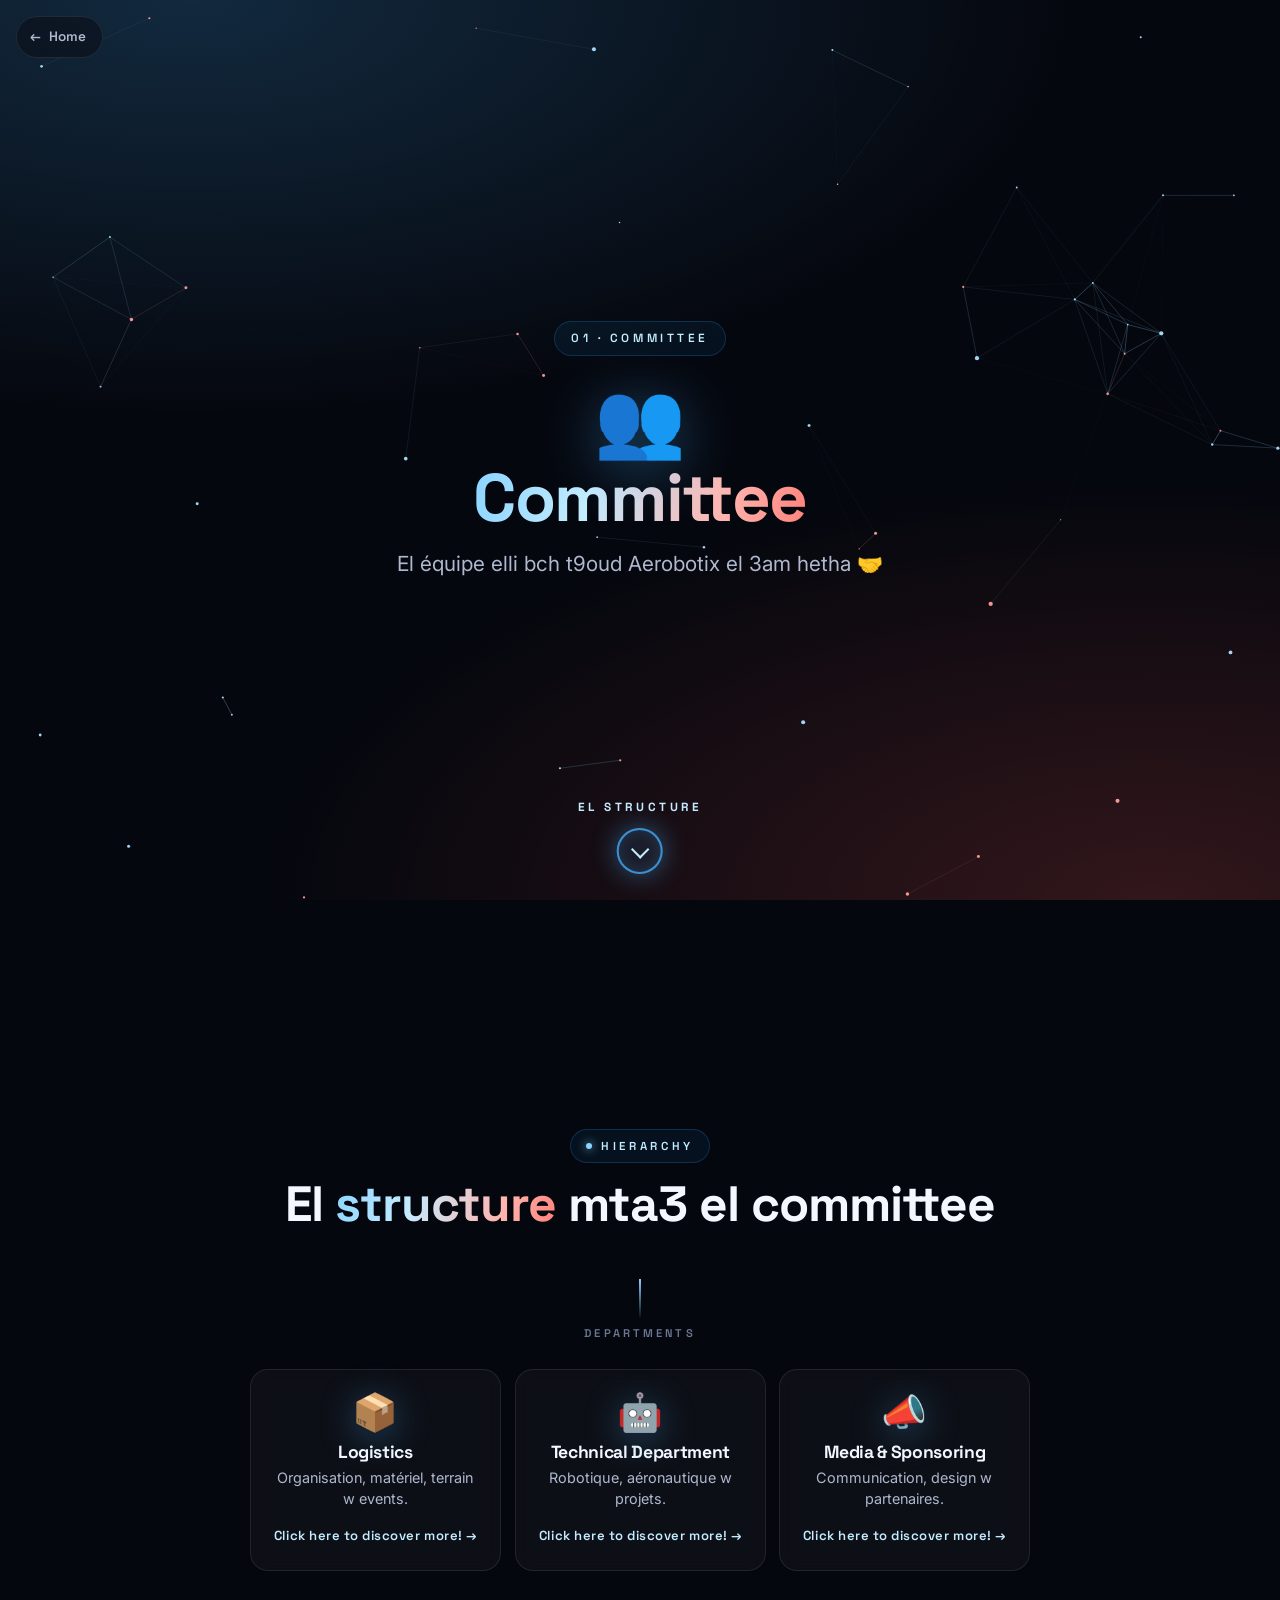
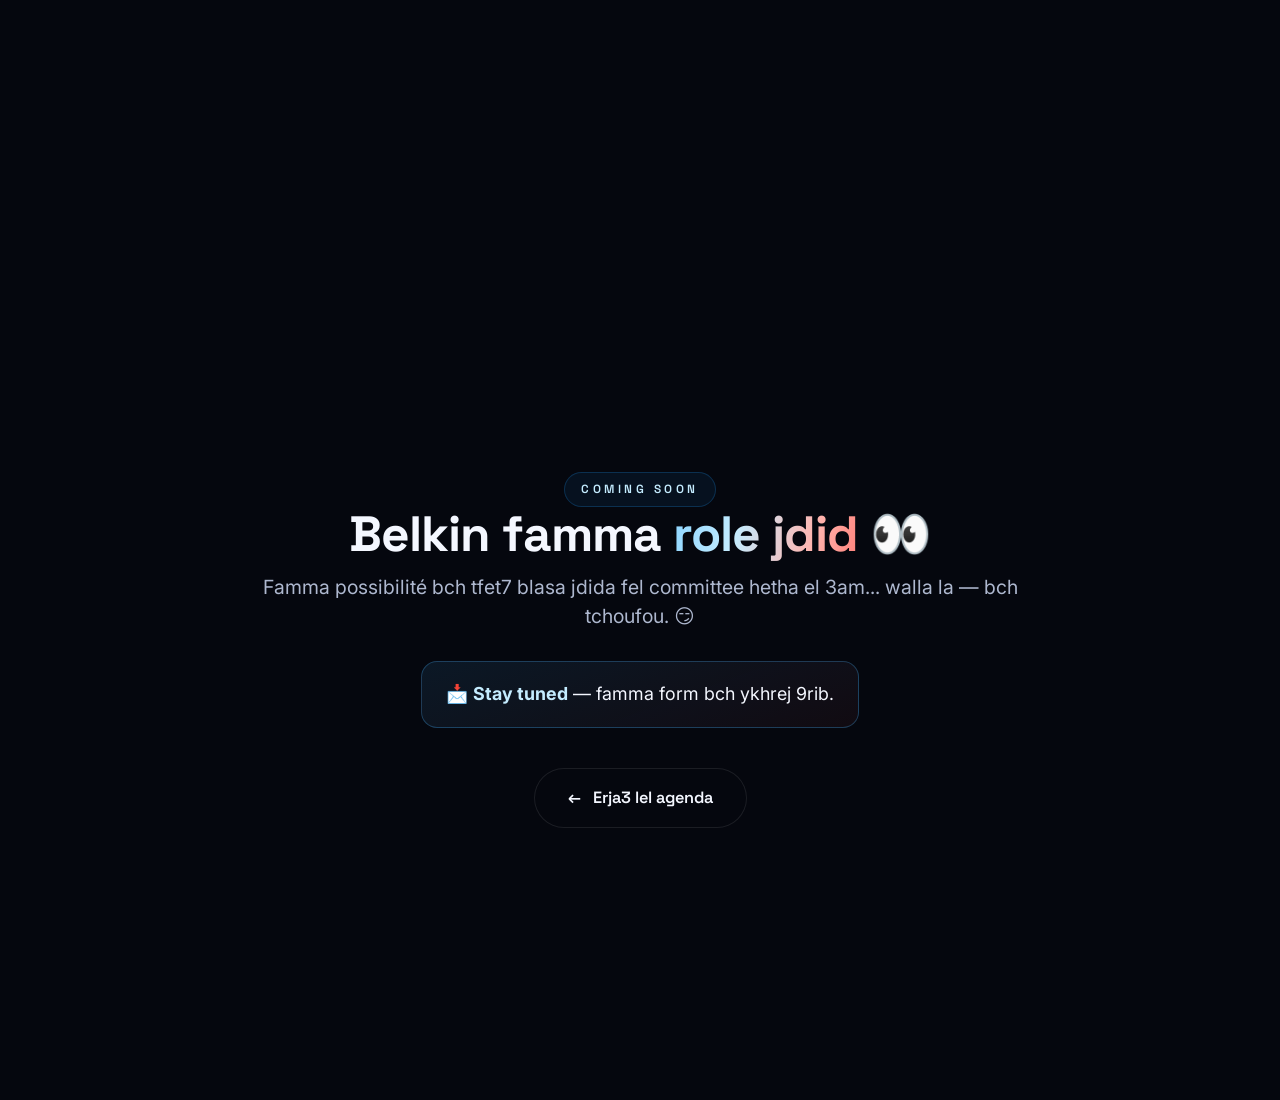
==== committee.html @ 01adc4f2 "Aerobotix presidential vision — full presentation site Hero/coup gag, journey, 5-topic agenda (commi" ====
<!DOCTYPE html>
<html lang="en">
<head>
<meta charset="UTF-8" />
<meta name="viewport" content="width=device-width, initial-scale=1.0, viewport-fit=cover" />
<meta name="theme-color" content="#05070e" />
<title>Committee — Aerobotix</title>
<link rel="icon" type="image/png" href="logo.png" />
<link rel="preconnect" href="https://fonts.googleapis.com" />
<link rel="preconnect" href="https://fonts.gstatic.com" crossorigin />
<link href="https://fonts.googleapis.com/css2?family=Space+Grotesk:wght@400;500;600;700&family=Inter:wght@300;400;500;600;700&family=Cairo:wght@600;700;900&display=swap" rel="stylesheet" />
<link rel="stylesheet" href="styles.css" />
</head>
<body>

<div id="progress"></div>
<canvas id="field"></canvas>

<a class="back-home" href="index.html#agenda"><span class="bk">←</span> Home</a>

<!-- ===== topic hero ===== -->
<section class="topic">
  <div class="wrap topic-inner">
    <span class="topic-badge">01 &middot; Committee</span>
    <div class="topic-ico">👥</div>
    <h1 class="topic-title gradient-text">Committee</h1>
    <p class="topic-sub" data-reveal>El équipe elli bch t9oud Aerobotix el 3am hetha 🤝</p>
  </div>

  <a href="#org" class="scroll-down" aria-label="Scroll down">
    <span class="label">El structure</span>
    <span class="ring"><span class="chev"></span></span>
  </a>
</section>

<!-- ===== hierarchy & departments ===== -->
<section id="org">
  <div class="wrap">

    <div class="sec-head" data-reveal>
      <span class="eyebrow"><span class="dot"></span> Hierarchy</span>
      <h2 class="sec-title">El <span class="gradient-text">structure</span> mta3 el committee</h2>
    </div>

    <!-- president node -->
    <div class="org-top" data-reveal>

      <span class="org-line"></span>
      <span class="org-label">Departments</span>
    </div>

    <!-- departments -->
    <div class="dept-grid">
      <a class="dept-card" href="logistics.html" data-reveal style="--d:.05s">
        <span class="dept-ico">📦</span>
        <h3>Logistics</h3>
        <p>Organisation, matériel, terrain w events.</p>
        <span class="dept-more">Click here to discover more! <i>→</i></span>
      </a>

      <a class="dept-card" href="technical-department.html" data-reveal style="--d:.12s">
        <span class="dept-ico">🤖</span>
        <h3>Technical Department</h3>
        <p>Robotique, aéronautique w projets.</p>
        <span class="dept-more">Click here to discover more! <i>→</i></span>
      </a>

      <a class="dept-card" href="media-sponsoring.html" data-reveal style="--d:.19s">
        <span class="dept-ico">📣</span>
        <h3>Media &amp; Sponsoring</h3>
        <p>Communication, design w partenaires.</p>
        <span class="dept-more">Click here to discover more! <i>→</i></span>
      </a>
    </div>

  </div>
</section>

<!-- ===== new roles teaser + stay tuned ===== -->
<section id="teaser">
  <div class="wrap topic-inner">
    <span class="topic-badge">Coming soon</span>
    <h2 class="sec-title">Belkin famma <span class="gradient-text">role jdid</span> 👀</h2>
    <p class="sec-sub">Famma possibilité bch tfet7 blasa jdida fel committee hetha el 3am... walla la — bch tchoufou. 😏</p>

    <div class="stay-tuned" data-reveal style="--d:.1s">
      📩 <b>Stay tuned</b> — famma form bch ykhrej 9rib.
    </div>

    <div class="topic-actions" data-reveal style="--d:.18s">
      <a class="btn btn-ghost" href="index.html#agenda"><span class="bk">←</span> Erja3 lel agenda</a>
    </div>
  </div>
</section>

<script src="script.js"></script>
</body>
</html>
---- styles.css ----
/* ============================================================
   AEROBOTIX — Presidential Vision
   Design system + global foundation
   ============================================================ */

:root{
  /* Brand palette (from the Aerobotix logo) — high luminance */
  --blue:        #8ad4ff;   /* Aeronautics */
  --blue-bright: #c4ecff;
  --blue-deep:   #46b2ff;
  --red:         #ff8079;   /* Robotics */
  --red-bright:  #ffb4ae;
  --red-deep:    #ff5d54;

  /* Surfaces */
  --bg:          #05070e;
  --bg-2:        #080b16;
  --panel:       rgba(255,255,255,0.035);
  --panel-brd:   rgba(255,255,255,0.09);

  /* Text */
  --ink:         #f4f7ff;
  --ink-soft:    #aeb8cf;
  --ink-mute:    #6b7793;

  /* Effects */
  --glow-blue:   0 0 50px rgba(138,212,255,.65);
  --glow-red:    0 0 50px rgba(255,128,121,.60);
  --grad:        linear-gradient(105deg, var(--blue) 0%, var(--blue-bright) 35%, var(--red-bright) 75%, var(--red) 100%);

  --ease:        cubic-bezier(.22,.61,.36,1);
  --maxw:        1120px;
}

*,*::before,*::after{ box-sizing:border-box; margin:0; padding:0; }

html{ scroll-behavior:smooth; -webkit-text-size-adjust:100%; }

body{
  background:var(--bg);
  color:var(--ink);
  font-family:'Inter',system-ui,-apple-system,sans-serif;
  line-height:1.6;
  overflow-x:hidden;
  -webkit-font-smoothing:antialiased;
  text-rendering:optimizeLegibility;
}

/* Faint global vignette + brand wash sitting under the canvas */
body::before{
  content:"";
  position:fixed; inset:0; z-index:-3;
  background:
    radial-gradient(120% 80% at 15% 0%, rgba(70,178,255,.20), transparent 58%),
    radial-gradient(120% 80% at 90% 100%, rgba(255,93,84,.18), transparent 58%),
    var(--bg);
}

h1,h2,h3,.display{ font-family:'Space Grotesk',sans-serif; font-weight:700; letter-spacing:-.02em; line-height:1.05; }

::selection{ background:rgba(31,156,255,.35); color:#fff; }

/* Animated circuit/particle background canvas */
#field{
  position:fixed; inset:0; z-index:-2;
  width:100%; height:100%;
  opacity:0; transition:opacity 1.4s ease;
  pointer-events:none;
}
#field.on{ opacity:.95; }

/* Scroll progress bar */
#progress{
  position:fixed; top:0; left:0; height:3px; width:0%;
  background:var(--grad);
  box-shadow:0 0 14px rgba(31,156,255,.7);
  z-index:100; transition:width .12s linear;
}

/* ---- Layout primitives ---- */
section{
  position:relative;
  min-height:100svh;
  display:flex; flex-direction:column; justify-content:center; align-items:center;
  padding:96px 22px;
  width:100%;
}
.wrap{ width:100%; max-width:var(--maxw); margin:0 auto; }

/* Pretitle / eyebrow */
.eyebrow{
  display:inline-flex; align-items:center; gap:9px;
  font-family:'Space Grotesk',sans-serif;
  font-size:.72rem; font-weight:600; letter-spacing:.32em; text-transform:uppercase;
  color:var(--blue-bright);
  padding:7px 15px; border-radius:100px;
  background:rgba(31,156,255,.07);
  border:1px solid rgba(31,156,255,.22);
}
.eyebrow .dot{ width:6px;height:6px;border-radius:50%;background:var(--blue);box-shadow:0 0 10px var(--blue); animation:pulse 2s infinite; }
@keyframes pulse{ 0%,100%{opacity:1;transform:scale(1)} 50%{opacity:.4;transform:scale(.7)} }

.gradient-text{
  background:var(--grad);
  -webkit-background-clip:text; background-clip:text;
  -webkit-text-fill-color:transparent; color:transparent;
}

/* ---- Buttons ---- */
.btn{
  position:relative; display:inline-flex; align-items:center; gap:12px;
  font-family:'Space Grotesk',sans-serif; font-weight:600; font-size:1.02rem;
  color:#fff; text-decoration:none; cursor:pointer;
  padding:17px 34px; border:none; border-radius:100px;
  background:linear-gradient(105deg,var(--blue-deep),var(--blue) 45%,var(--red) 110%);
  box-shadow:0 10px 34px rgba(31,156,255,.35), inset 0 0 0 1px rgba(255,255,255,.15);
  overflow:hidden; isolation:isolate;
  transition:transform .3s var(--ease), box-shadow .3s var(--ease);
}
.btn:hover{ transform:translateY(-3px); box-shadow:0 16px 44px rgba(31,156,255,.5), inset 0 0 0 1px rgba(255,255,255,.25); }
.btn:active{ transform:translateY(-1px) scale(.99); }
.btn .arrow{ transition:transform .3s var(--ease); }
.btn:hover .arrow{ transform:translateX(5px); }
/* Sweeping shine */
.btn::after{
  content:""; position:absolute; top:0; left:-120%; width:60%; height:100%; z-index:-1;
  background:linear-gradient(105deg,transparent,rgba(255,255,255,.4),transparent);
  transform:skewX(-18deg); transition:left .6s var(--ease);
}
.btn:hover::after{ left:140%; }

/* ============================================================
   SECTION 1 — HERO
   ============================================================ */
#hero{ text-align:center; overflow:hidden; }

.hero-logo{
  width:128px; max-width:46vw; height:auto; margin-bottom:30px;
  filter:drop-shadow(0 6px 26px rgba(31,156,255,.4));
  opacity:0; transform:translateY(14px);
  animation:fadeUp .9s var(--ease) .15s forwards;
}

.big-number{
  font-family:'Space Grotesk',sans-serif; font-weight:600;
  font-size:clamp(4.6rem,26vw,11rem);
  line-height:.9; letter-spacing:-.02em;
  background:var(--grad);
  -webkit-background-clip:text; background-clip:text;
  -webkit-text-fill-color:transparent; color:transparent;
  filter:drop-shadow(0 0 46px rgba(70,178,255,.45));
  position:relative;
}
/* the "+" sits a touch smaller & lifted for a refined look */
.big-number .plus{ font-size:.5em; vertical-align:.32em; margin-left:.02em; -webkit-text-fill-color:initial; color:var(--blue-bright); }
.big-number::after{
  content:""; position:absolute; left:50%; top:54%; transform:translate(-50%,-50%);
  width:118%; height:118%; z-index:-1;
  background:radial-gradient(circle, rgba(31,156,255,.22), transparent 62%);
  filter:blur(28px);
}

.hero-lines{ margin-top:14px; min-height:1em; }
.hero-lines .line{
  display:block;
  font-family:'Space Grotesk',sans-serif; font-weight:600;
  font-size:clamp(1.5rem,7vw,2.9rem); line-height:1.18;
  opacity:0; transform:translateY(18px);
}
.hero-lines .line b{ font-weight:700; }
.line.show{ animation:fadeUp .8s var(--ease) forwards; }

.hero-q{
  margin-top:30px;
  font-size:clamp(1.05rem,4.4vw,1.55rem);
  color:var(--ink-soft); font-weight:300;
  opacity:0; transform:translateY(16px);
}
.hero-q.show{ animation:fadeUp .9s var(--ease) forwards; }

.hero-cta{ margin-top:42px; opacity:0; transform:translateY(16px); }
.hero-cta.show{ animation:fadeUp .9s var(--ease) forwards; }

.hero-by{
  margin-top:30px;
  font-size:.82rem; letter-spacing:.04em;
  color:var(--ink-mute);
  opacity:0; transform:translateY(12px);
}
.hero-by .name{ color:var(--ink-soft); font-weight:500; }
.hero-by .sep{ color:rgba(255,255,255,.18); margin:0 9px; }
.hero-by.show{ animation:fadeUp 1s var(--ease) forwards; }

/* Scroll cue */
.scroll-cue{
  position:absolute; bottom:26px; left:50%; transform:translateX(-50%);
  display:flex; flex-direction:column; align-items:center; gap:8px;
  color:var(--ink-mute); font-size:.66rem; letter-spacing:.28em; text-transform:uppercase;
  opacity:0; animation:fadeUp 1s var(--ease) 3.6s forwards;
}
.scroll-cue .mouse{
  width:24px; height:38px; border:2px solid rgba(255,255,255,.25); border-radius:14px;
  display:flex; justify-content:center; padding-top:7px;
}
.scroll-cue .mouse i{ width:3px; height:7px; border-radius:3px; background:var(--blue-bright); animation:wheel 1.6s infinite; }
@keyframes wheel{ 0%{opacity:0;transform:translateY(-4px)} 40%{opacity:1} 100%{opacity:0;transform:translateY(9px)} }

/* ============================================================
   SCROLL REVEAL — shared utility (used by all sections)
   ============================================================ */
[data-reveal]{
  opacity:0; transform:translateY(30px);
  transition:opacity .8s var(--ease) var(--d,0s), transform .8s var(--ease) var(--d,0s);
  will-change:opacity, transform;
}
[data-reveal].inview{ opacity:1; transform:none; }

/* ============================================================
   SECTION 2 — WHO AM I / JOURNEY
   ============================================================ */
#journey .wrap{ max-width:680px; }

/* intro card */
.me{
  display:flex; flex-direction:column; align-items:center; text-align:center; gap:18px;
}
.me-photo img{
  width:118px; height:118px; border-radius:50%; object-fit:cover; object-position:center top;
  border:2px solid rgba(70,178,255,.55);
  box-shadow:var(--glow-blue), 0 16px 44px rgba(0,0,0,.55);
}
.me-name{ font-size:clamp(1.9rem,8vw,2.7rem); margin-top:10px; }
.me-meta{ color:var(--ink-soft); margin-top:5px; font-size:1rem; letter-spacing:.02em; }
@media (min-width:600px){
  .me{ flex-direction:row; text-align:left; gap:26px; }
  .me-photo img{ width:140px; height:140px; }
}

/* arabic journey title */
.journey-title{ text-align:center; margin:54px 0 6px; }
.journey-title .ar{
  display:inline-block; font-family:'Cairo',sans-serif; font-weight:900;
  font-size:clamp(2.8rem,15vw,4.6rem); line-height:1.25;
  filter:drop-shadow(0 0 34px rgba(70,178,255,.35));
}
.journey-sub{
  display:block; margin-top:6px;
  font-family:'Space Grotesk',sans-serif; font-weight:500;
  font-size:clamp(.95rem,4.2vw,1.2rem); color:var(--ink-soft); letter-spacing:.05em;
}

/* timeline */
.timeline{ list-style:none; max-width:600px; margin:34px auto 0; }
.tl-item{
  display:grid; grid-template-columns:22px 1fr; gap:16px;
  margin-bottom:24px;
}
.tl-item:last-child{ margin-bottom:0; }
.tl-rail{ position:relative; display:flex; justify-content:center; }
/* connecting line (hidden on the last node) */
.tl-rail::before{
  content:""; position:absolute; left:50%; transform:translateX(-50%);
  top:10px; bottom:-24px; width:2px;
  background:linear-gradient(180deg, var(--blue), var(--red));
  opacity:.45;
}
.tl-item:last-child .tl-rail::before{ display:none; }
.tl-dot{
  position:relative; z-index:1; width:16px; height:16px; margin-top:3px; border-radius:50%;
  background:var(--bg); border:2px solid var(--blue-bright);
  box-shadow:0 0 0 4px rgba(70,178,255,.12);
}
.tl-dot.now{
  width:20px; height:20px; border:none; background:var(--grad);
  box-shadow:0 0 0 6px rgba(70,178,255,.16), var(--glow-blue);
  animation:nowPulse 2.2s ease-in-out infinite;
}
@keyframes nowPulse{ 0%,100%{ box-shadow:0 0 0 6px rgba(70,178,255,.16), 0 0 26px rgba(138,212,255,.5); } 50%{ box-shadow:0 0 0 10px rgba(70,178,255,.05), 0 0 40px rgba(138,212,255,.8); } }

.tl-card{
  background:var(--panel); border:1px solid var(--panel-brd); border-radius:16px;
  padding:15px 18px; backdrop-filter:blur(8px); -webkit-backdrop-filter:blur(8px);
}
.tl-year{
  font-family:'Space Grotesk',sans-serif; font-size:.76rem; font-weight:600;
  letter-spacing:.2em; text-transform:uppercase; color:var(--blue-bright);
}
.tl-role{ font-family:'Space Grotesk',sans-serif; font-size:1.14rem; margin-top:4px; color:var(--ink); }
.tl-desc{ margin-top:7px; font-size:.95rem; color:var(--ink-soft); line-height:1.5; }

/* the current / "now" node — highlighted */
.tl-item.now .tl-card{
  border-color:rgba(70,178,255,.42);
  background:linear-gradient(160deg, rgba(70,178,255,.10), rgba(255,93,84,.06));
  box-shadow:0 0 44px rgba(70,178,255,.18);
}
.tl-item.now .tl-role{
  background:var(--grad); -webkit-background-clip:text; background-clip:text;
  -webkit-text-fill-color:transparent; color:transparent;
}

/* ============================================================
   SHARED SECTION HEADINGS (used by Section 3+)
   ============================================================ */
.sec-title{ font-size:clamp(1.9rem,8.5vw,3.1rem); line-height:1.08; }
.sec-sub{
  margin-top:12px; color:var(--ink-soft);
  font-size:clamp(1rem,4.2vw,1.22rem); line-height:1.5;
}

/* ============================================================
   SCROLL-DOWN INDICATOR (reusable)
   ============================================================ */
.scroll-down{
  position:absolute; bottom:26px; left:50%; transform:translateX(-50%);
  display:flex; flex-direction:column; align-items:center; gap:11px;
  text-decoration:none;
  font-family:'Space Grotesk',sans-serif; font-size:.74rem; font-weight:700;
  letter-spacing:.3em; text-transform:uppercase; color:var(--blue-bright);
}
.scroll-down .ring{
  position:relative; width:46px; height:46px; border-radius:50%;
  display:flex; align-items:center; justify-content:center;
  border:2px solid rgba(70,178,255,.55);
  background:rgba(70,178,255,.10);
  box-shadow:0 0 26px rgba(70,178,255,.45), inset 0 0 14px rgba(70,178,255,.18);
  animation:bobRing 1.5s ease-in-out infinite;
}
/* expanding pulse halo */
.scroll-down .ring::after{
  content:""; position:absolute; inset:-2px; border-radius:50%;
  border:2px solid rgba(70,178,255,.5);
  animation:haloPulse 1.8s ease-out infinite;
}
.scroll-down .chev{
  width:13px; height:13px; margin-top:-3px;
  border-right:2.5px solid var(--blue-bright); border-bottom:2.5px solid var(--blue-bright);
  transform:rotate(45deg);
}
@keyframes bobRing{ 0%,100%{ transform:translateY(0); } 50%{ transform:translateY(8px); } }
@keyframes haloPulse{ 0%{ transform:scale(1); opacity:.7; } 100%{ transform:scale(1.7); opacity:0; } }

/* ============================================================
   SECTION 3 — AGENDA
   ============================================================ */
#agenda .wrap{ max-width:660px; }
.agenda-head{ display:flex; flex-direction:column; align-items:center; text-align:center; gap:14px; }

.agenda-list{ list-style:none; display:flex; flex-direction:column; gap:13px; margin:40px auto 0; }
.agenda-item{
  position:relative; display:grid; grid-template-columns:auto 1fr auto; align-items:center; gap:18px;
  padding:17px 20px 17px 22px; border-radius:18px; overflow:hidden;
  text-decoration:none; color:inherit;
  background:var(--panel); border:1px solid var(--panel-brd);
  backdrop-filter:blur(8px); -webkit-backdrop-filter:blur(8px);
  transition:transform .35s var(--ease), border-color .35s var(--ease), box-shadow .35s var(--ease), background .35s var(--ease);
}
/* growing left accent bar */
.agenda-item::before{
  content:""; position:absolute; left:0; top:0; bottom:0; width:3px;
  background:var(--grad); transform:scaleY(0); transform-origin:top;
  transition:transform .35s var(--ease);
}
.agenda-item:hover{
  transform:translateX(5px);
  border-color:rgba(70,178,255,.4);
  box-shadow:0 12px 40px rgba(70,178,255,.14);
  background:linear-gradient(160deg, rgba(70,178,255,.07), rgba(255,93,84,.04));
}
.agenda-item:hover::before{ transform:scaleY(1); }

.agenda-num{
  font-family:'Space Grotesk',sans-serif; font-weight:700; font-size:1.7rem; line-height:1;
  min-width:1.7em; letter-spacing:-.02em;
  background:var(--grad); -webkit-background-clip:text; background-clip:text;
  -webkit-text-fill-color:transparent; color:transparent;
}
.agenda-text h3{ font-family:'Space Grotesk',sans-serif; font-size:1.12rem; font-weight:600; color:var(--ink); line-height:1.2; }
.agenda-text p{ margin-top:3px; font-size:.9rem; color:var(--ink-soft); line-height:1.4; }
.agenda-right{ display:flex; align-items:center; gap:13px; }
.agenda-ico{ font-size:1.5rem; line-height:1; opacity:.95; }
.agenda-go{
  font-family:'Space Grotesk',sans-serif; font-size:1.25rem; color:var(--blue-bright);
  transition:transform .35s var(--ease); transform:translateX(0);
}
.agenda-item:hover .agenda-go{ transform:translateX(5px); }

@media (max-width:380px){
  .agenda-item{ gap:13px; padding:15px 16px; }
  .agenda-num{ font-size:1.45rem; }
  .agenda-ico{ display:none; }
}

/* ============================================================
   THE "COUP" GAG  — dictator takeover interstitial
   ============================================================ */
#coup{
  position:fixed; inset:0; z-index:1000;
  display:none; flex-direction:column; align-items:center; justify-content:center;
  text-align:center; padding:34px 20px;
  overflow:hidden;
  background:
    radial-gradient(120% 100% at 50% 8%, #4a3b1e 0%, #2a2412 38%, #120d06 78%, #080502 100%);
  opacity:0; transition:opacity .5s ease;
}
#coup.show{ display:flex; opacity:1; }

/* rotating golden propaganda sunburst behind the leader */
.coup-rays{
  position:absolute; top:38%; left:50%;
  width:170vmax; height:170vmax; transform:translate(-50%,-50%);
  background:repeating-conic-gradient(from 0deg,
     rgba(255,196,84,.13) 0deg 6deg, transparent 6deg 12deg);
  animation:spin 60s linear infinite; pointer-events:none;
  -webkit-mask-image:radial-gradient(circle, #000 0%, #000 30%, transparent 62%);
          mask-image:radial-gradient(circle, #000 0%, #000 30%, transparent 62%);
}
@keyframes spin{ to{ transform:translate(-50%,-50%) rotate(360deg); } }

.coup-stage{ position:relative; z-index:2; width:100%; max-width:560px; }

/* leader portrait */
.coup-portrait{
  width:190px; height:190px; max-width:52vw; max-height:52vw;
  margin:0 auto 22px; border-radius:50%;
  object-fit:cover; object-position:center top;
  border:4px solid #d8b25a;
  box-shadow:0 0 0 7px rgba(216,178,90,.18), 0 0 60px rgba(216,178,90,.5), 0 22px 50px rgba(0,0,0,.6);
  opacity:0; transform:scale(.6);
  animation:leaderIn 1s cubic-bezier(.2,.8,.2,1) .15s forwards;
}
@keyframes leaderIn{ to{ opacity:1; transform:scale(1); } }

.coup-medal{ font-size:1.5rem; letter-spacing:.5em; color:#e7c469; margin-bottom:6px; opacity:0; animation:fadeUp .6s ease .5s forwards; }

.coup-title{
  font-family:'Space Grotesk',sans-serif; font-weight:700;
  font-size:clamp(1.7rem,8.5vw,3.1rem); line-height:1.02;
  text-transform:uppercase; letter-spacing:.04em;
  color:#f6e6bd; text-shadow:0 2px 24px rgba(231,196,105,.45);
  opacity:0; transform:translateY(16px) scale(1.15);
  animation:slamIn .6s cubic-bezier(.2,.9,.25,1) .7s forwards;
}
@keyframes slamIn{ to{ opacity:1; transform:translateY(0) scale(1); } }

.coup-sub{
  margin-top:10px; font-family:'Space Grotesk',sans-serif; font-weight:500;
  font-size:clamp(.95rem,4.4vw,1.25rem); color:#d8b25a; letter-spacing:.12em; text-transform:uppercase;
  opacity:0; animation:fadeUp .6s ease 1.15s forwards;
}

.coup-lines{ margin-top:24px; display:flex; flex-direction:column; gap:13px; }
.coup-lines p{
  font-size:clamp(.98rem,4.3vw,1.18rem); color:#f0e3c4; line-height:1.45;
  opacity:0; transform:translateY(14px);
}
.coup-lines p.show{ animation:fadeUp .65s var(--ease) forwards; }

/* skip button — stays hidden during the unskippable lock, then appears */
.coup-lock{
  margin-top:30px; display:none; align-items:center; gap:9px;
  font-family:'Space Grotesk',sans-serif; font-size:.96rem; font-weight:700; letter-spacing:.04em;
  padding:13px 28px; border-radius:100px; cursor:pointer;
  color:#1a120a; background:linear-gradient(105deg,#e7c469,#f6e6bd);
  border:1px solid #f6e6bd; box-shadow:0 8px 26px rgba(231,196,105,.45);
  transition:transform .25s var(--ease), box-shadow .25s var(--ease);
}
.coup-lock.ready{ display:inline-flex; animation:skipIn .5s var(--ease); }
.coup-lock:hover{ transform:translateY(-2px); box-shadow:0 12px 34px rgba(231,196,105,.6); }
.coup-lock:active{ transform:translateY(0) scale(.98); }
@keyframes skipIn{ from{ opacity:0; transform:translateY(12px) scale(.9); } to{ opacity:1; transform:translateY(0) scale(1); } }

/* scrolling propaganda ticker */
.coup-ticker{
  position:absolute; bottom:0; left:0; right:0; z-index:3;
  background:linear-gradient(90deg,#7c1d12,#a8281a,#7c1d12);
  border-top:1px solid rgba(255,210,140,.35);
  overflow:hidden; white-space:nowrap; padding:9px 0;
  opacity:0; animation:fadeUp .6s ease 1s forwards;
}
.coup-ticker .run{
  display:inline-block; padding-left:100%;
  font-family:'Space Grotesk',sans-serif; font-weight:600; font-size:.82rem;
  letter-spacing:.18em; text-transform:uppercase; color:#ffe7b8;
  animation:ticker 18s linear infinite;
}
@keyframes ticker{ from{ transform:translateX(0); } to{ transform:translateX(-100%); } }

/* mute toggle (always available) */
.coup-mute{
  position:absolute; top:16px; right:16px; z-index:4;
  width:42px; height:42px; border-radius:50%; cursor:pointer;
  display:flex; align-items:center; justify-content:center; font-size:1.1rem;
  background:rgba(0,0,0,.4); border:1px solid rgba(216,178,90,.35); color:#e7c469;
}

/* ---- the punchline reveal ---- */
.coup-punch{
  position:absolute; inset:0; z-index:5;
  display:none; flex-direction:column; align-items:center; justify-content:center;
  text-align:center; padding:40px 24px; overflow:hidden;
  background:
    radial-gradient(100% 60% at 50% 0%,   rgba(70,178,255,.20), transparent 62%),
    radial-gradient(100% 60% at 50% 100%, rgba(255,93,84,.18), transparent 62%),
    radial-gradient(130% 110% at 50% 35%, #0d1726 0%, #070b14 62%, #04060d 100%);
}
.coup-punch.show{ display:flex; animation:punchIn .6s var(--ease); }
@keyframes punchIn{ from{ opacity:0; } to{ opacity:1; } }

.punch-inner{
  position:relative; z-index:1;
  width:100%; max-width:600px;
  display:flex; flex-direction:column; align-items:center; gap:15px;
}
/* staggered entrance for every block */
.coup-punch.show .punch-inner > *{ opacity:0; animation:punchUp .7s var(--ease) forwards; }
.coup-punch.show .punch-inner > *:nth-child(1){ animation-delay:.05s; }
.coup-punch.show .punch-inner > *:nth-child(2){ animation-delay:.18s; }
.coup-punch.show .punch-inner > *:nth-child(3){ animation-delay:.34s; }
.coup-punch.show .punch-inner > *:nth-child(4){ animation-delay:.50s; }
.coup-punch.show .punch-inner > *:nth-child(5){ animation-delay:.68s; }
.coup-punch.show .punch-inner > *:nth-child(6){ animation-delay:.84s; }
.coup-punch.show .punch-inner > *:nth-child(7){ animation-delay:1.02s; }
@keyframes punchUp{ from{ opacity:0; transform:translateY(20px); } to{ opacity:1; transform:translateY(0); } }

.punch-logo{
  width:104px; max-width:38vw; height:auto; margin-bottom:2px;
  filter:drop-shadow(0 6px 22px rgba(70,178,255,.45));
}

.coup-punch .haha{
  font-family:'Space Grotesk',sans-serif; font-weight:700;
  font-size:clamp(3rem,17vw,5.6rem); line-height:1; letter-spacing:-.02em;
  background:var(--grad); -webkit-background-clip:text; background-clip:text;
  -webkit-text-fill-color:transparent; color:transparent;
  filter:drop-shadow(0 0 40px rgba(70,178,255,.35));
}
.coup-punch .haha .wink{
  display:inline-block; -webkit-text-fill-color:initial; color:initial;
  filter:none; animation:wink 2.6s ease-in-out infinite;
}
@keyframes wink{ 0%,90%,100%{ transform:rotate(0); } 95%{ transform:rotate(16deg); } }

.punch-lead{
  font-family:'Space Grotesk',sans-serif; font-weight:500;
  font-size:clamp(1.1rem,5vw,1.5rem); color:var(--blue-bright); letter-spacing:.02em;
}

.punch-lines{ display:flex; flex-direction:column; gap:11px; margin:4px 0; }
.punch-lines p{ max-width:540px; font-size:clamp(1rem,4.2vw,1.16rem); color:var(--ink-soft); line-height:1.55; }
.punch-lines p b{ color:var(--ink); font-weight:600; }

.punch-cta-line{
  margin-top:6px; font-size:.82rem; letter-spacing:.22em; text-transform:uppercase;
  color:var(--ink-mute);
}

/* the showpiece: Aerobotix 2026 / 2027 */
.punch-year{ display:flex; flex-direction:column; align-items:center; gap:6px; margin:2px 0 8px; }
.punch-year .brand{
  font-family:'Space Grotesk',sans-serif; font-weight:700; letter-spacing:-.02em;
  font-size:clamp(2.6rem,13vw,4.6rem); line-height:.95;
  filter:drop-shadow(0 0 36px rgba(70,178,255,.4));
}
.punch-year .yr{
  font-family:'Space Grotesk',sans-serif; font-weight:600;
  font-size:clamp(1.05rem,5.2vw,1.5rem); letter-spacing:.34em; padding-left:.34em;
  color:var(--blue-bright);
}
.punch-year .yr i{ font-style:normal; color:var(--red-bright); margin:0 .12em; }

/* ---- shared keyframes ---- */
@keyframes fadeUp{ to{ opacity:1; transform:translateY(0); } }

/* ============================================================
   SUBPAGES  (committee, pillars, events, competitions, rules)
   ============================================================ */
.back-home{
  position:fixed; top:16px; left:16px; z-index:80;
  display:inline-flex; align-items:center; gap:8px;
  font-family:'Space Grotesk',sans-serif; font-size:.85rem; font-weight:600;
  color:var(--ink-soft); text-decoration:none;
  padding:9px 16px 9px 13px; border-radius:100px;
  background:rgba(10,14,24,.6); border:1px solid var(--panel-brd);
  backdrop-filter:blur(10px); -webkit-backdrop-filter:blur(10px);
  transition:transform .3s var(--ease), border-color .3s var(--ease), color .3s var(--ease);
}
.back-home .bk{ transition:transform .3s var(--ease); }
.back-home:hover{ color:var(--ink); border-color:rgba(70,178,255,.45); }
.back-home:hover .bk{ transform:translateX(-4px); }

.topic{ text-align:center; }
.topic-inner{ display:flex; flex-direction:column; align-items:center; max-width:760px; }
.topic-badge{
  font-family:'Space Grotesk',sans-serif; font-size:.74rem; font-weight:600;
  letter-spacing:.3em; text-transform:uppercase; color:var(--blue-bright);
  padding:7px 16px; border-radius:100px;
  background:rgba(31,156,255,.07); border:1px solid rgba(31,156,255,.22);
}
.topic-ico{
  font-size:clamp(3rem,15vw,4.6rem); line-height:1; margin:26px 0 8px;
  filter:drop-shadow(0 8px 30px rgba(70,178,255,.4));
  animation:floatY 4s ease-in-out infinite;
}
@keyframes floatY{ 0%,100%{ transform:translateY(0); } 50%{ transform:translateY(-10px); } }
.topic-title{
  font-family:'Space Grotesk',sans-serif; font-weight:700;
  font-size:clamp(2.4rem,11vw,4.2rem); line-height:1.04; letter-spacing:-.02em;
}
.topic-sub{
  margin-top:14px; color:var(--ink-soft); max-width:560px;
  font-size:clamp(1.02rem,4.4vw,1.3rem); line-height:1.5;
}
.topic-actions{ margin-top:40px; display:flex; flex-wrap:wrap; gap:14px; justify-content:center; }
.btn.btn-ghost{
  background:transparent; color:var(--ink);
  box-shadow:inset 0 0 0 1px var(--panel-brd);
}
.btn.btn-ghost:hover{ box-shadow:inset 0 0 0 1px rgba(70,178,255,.5); background:rgba(70,178,255,.06); }
.btn .bk{ transition:transform .3s var(--ease); }
.btn:hover .bk{ transform:translateX(-4px); }

/* ---- Committee page : hierarchy + departments ---- */
#org .wrap, #teaser .wrap{ max-width:780px; }
.sec-head{ display:flex; flex-direction:column; align-items:center; text-align:center; gap:14px; margin-bottom:40px; }

.org-top{ display:flex; flex-direction:column; align-items:center; }
.org-card{
  display:flex; align-items:center; gap:16px;
  padding:15px 24px 15px 16px; border-radius:20px;
  background:var(--panel); border:1px solid var(--panel-brd);
}
.org-card.lead{
  border-color:rgba(70,178,255,.45);
  background:linear-gradient(160deg, rgba(70,178,255,.12), rgba(255,93,84,.05));
  box-shadow:0 0 46px rgba(70,178,255,.22);
}
.org-photo{
  width:58px; height:58px; border-radius:50%; object-fit:cover; object-position:center top;
  border:2px solid rgba(70,178,255,.55); box-shadow:0 0 18px rgba(70,178,255,.4);
}
.org-meta{ text-align:left; }
.org-role{ font-family:'Space Grotesk',sans-serif; font-size:.72rem; font-weight:600; letter-spacing:.2em; text-transform:uppercase; color:var(--blue-bright); }
.org-name{ font-family:'Space Grotesk',sans-serif; font-size:1.22rem; color:var(--ink); margin-top:2px; }
.org-line{ width:2px; height:40px; background:linear-gradient(180deg, var(--blue), rgba(70,178,255,0)); margin:8px 0 0; }
.org-label{
  font-family:'Space Grotesk',sans-serif; font-size:.7rem; font-weight:600;
  letter-spacing:.28em; text-transform:uppercase; color:var(--ink-mute); margin:6px 0 26px;
}

.dept-grid{ display:grid; grid-template-columns:1fr; gap:14px; }
@media (min-width:680px){ .dept-grid{ grid-template-columns:repeat(3,1fr); } }
.dept-card{
  display:flex; flex-direction:column; align-items:center; text-align:center;
  padding:24px 20px; border-radius:18px; text-decoration:none; color:inherit;
  background:var(--panel); border:1px solid var(--panel-brd);
  backdrop-filter:blur(8px); -webkit-backdrop-filter:blur(8px);
  transition:transform .35s var(--ease), border-color .35s var(--ease), box-shadow .35s var(--ease);
}
.dept-card:hover{
  transform:translateY(-5px); border-color:rgba(70,178,255,.42);
  box-shadow:0 16px 44px rgba(70,178,255,.16);
}
.dept-ico{ font-size:2.3rem; line-height:1; filter:drop-shadow(0 6px 18px rgba(70,178,255,.35)); }
.dept-card h3{ font-family:'Space Grotesk',sans-serif; font-size:1.1rem; color:var(--ink); margin-top:12px; }
.dept-card p{ font-size:.9rem; color:var(--ink-soft); margin-top:7px; line-height:1.45; }
.dept-more{
  margin-top:15px; font-family:'Space Grotesk',sans-serif; font-size:.82rem; font-weight:600;
  letter-spacing:.04em; color:var(--blue-bright);
}
.dept-more i{ font-style:normal; display:inline-block; transition:transform .35s var(--ease); }
.dept-card:hover .dept-more i{ transform:translateX(5px); }

/* ---- Department pages : mission list ---- */
#missions .wrap{ max-width:720px; }
.mission-list{ list-style:none; max-width:640px; margin:32px auto 0; display:flex; flex-direction:column; gap:12px; }
.mission-list li{
  display:flex; gap:15px; align-items:flex-start;
  padding:17px 19px; border-radius:15px;
  background:var(--panel); border:1px solid var(--panel-brd);
  backdrop-filter:blur(8px); -webkit-backdrop-filter:blur(8px);
  transition:border-color .3s var(--ease), transform .3s var(--ease);
}
.mission-list li:hover{ border-color:rgba(70,178,255,.38); transform:translateX(4px); }
.m-dot{
  flex:none; width:11px; height:11px; margin-top:7px; border-radius:50%;
  background:var(--grad); box-shadow:0 0 12px rgba(70,178,255,.6);
}
.mission-list h3{ font-family:'Space Grotesk',sans-serif; font-size:1.04rem; color:var(--ink); }
.tag-new{
  display:inline-block; margin-left:8px; vertical-align:middle;
  font-family:'Space Grotesk',sans-serif; font-size:.62rem; font-weight:700; letter-spacing:.08em;
  padding:3px 8px; border-radius:999px; color:#fff;
  background:linear-gradient(120deg, var(--blue,#46b2ff), var(--red,#ff5d54));
  box-shadow:0 0 12px rgba(70,178,255,.4);
}
.mission-list p{ font-size:.9rem; color:var(--ink-soft); margin-top:4px; line-height:1.45; }
.mission-list p b{ color:var(--ink); font-weight:600; }
.wink-note{ color:var(--blue-bright); font-style:italic; font-size:.84rem; }

.lead-in{
  max-width:600px; margin:0 auto; text-align:center;
  font-size:clamp(1rem,4vw,1.1rem); line-height:1.75; color:var(--ink-soft);
  padding:22px 24px; border-radius:18px;
  background:linear-gradient(160deg, rgba(70,178,255,.08), rgba(255,93,84,.04));
  border:1px solid var(--panel-brd);
}
.lead-in b{ color:var(--ink); font-weight:600; }

/* ---- Events page : two-event split ---- */
#events-split .wrap, #comps .wrap{ max-width:960px; }
.events-split{ display:grid; grid-template-columns:1fr; gap:18px; }
@media (min-width:760px){ .events-split{ grid-template-columns:1fr 1fr; } }
.event-card{
  display:flex; flex-direction:column;
  padding:28px 26px; border-radius:22px;
  background:var(--panel); border:1px solid var(--panel-brd);
  backdrop-filter:blur(8px); -webkit-backdrop-filter:blur(8px);
  transition:transform .35s var(--ease), border-color .35s var(--ease), box-shadow .35s var(--ease);
}
.event-card:hover{ transform:translateY(-5px); border-color:rgba(70,178,255,.42); box-shadow:0 16px 44px rgba(70,178,255,.16); }
.event-card.aero{ background:linear-gradient(160deg, rgba(70,178,255,.10), rgba(70,178,255,.02)); }
.event-card.robo{ background:linear-gradient(160deg, rgba(255,93,84,.10), rgba(255,93,84,.02)); }
.event-ico{ font-size:2.6rem; line-height:1; filter:drop-shadow(0 6px 18px rgba(70,178,255,.35)); }
.event-badge{ margin-top:14px; font-family:'Space Grotesk',sans-serif; font-size:.68rem; font-weight:600; letter-spacing:.22em; text-transform:uppercase; color:var(--blue-bright); }
.event-name{ font-family:'Space Grotesk',sans-serif; font-size:1.5rem; color:var(--ink); margin-top:5px; }
.event-lead{ font-size:.95rem; color:var(--ink-soft); line-height:1.55; margin-top:11px; }
.event-feats{ list-style:none; margin:18px 0 0; display:flex; flex-direction:column; gap:11px; }
.event-feats li{ display:flex; gap:11px; align-items:flex-start; font-size:.9rem; color:var(--ink-soft); line-height:1.45; }
.event-feats li::before{ content:''; flex:none; width:8px; height:8px; margin-top:6px; border-radius:50%; background:var(--grad); box-shadow:0 0 10px rgba(70,178,255,.6); }
.event-feats b{ color:var(--ink); font-weight:600; }

/* ---- Committee page : teaser / stay tuned ---- */
#teaser .topic-inner{ text-align:center; }
.stay-tuned{
  margin-top:30px; font-size:clamp(1rem,4.2vw,1.12rem); color:var(--ink); line-height:1.6;
  padding:18px 24px; border-radius:16px;
  background:linear-gradient(160deg, rgba(70,178,255,.10), rgba(255,93,84,.05));
  border:1px solid rgba(70,178,255,.28);
}
.stay-tuned b{ color:var(--blue-bright); }

/* ============================================================
   FINAL — closing section + celebration
   ============================================================ */
#finale{ text-align:center; overflow:hidden; }
.finale-lines{ display:flex; flex-direction:column; gap:26px; max-width:860px; margin:0 auto; }
.finale-line{
  font-family:'Space Grotesk',sans-serif; font-weight:700;
  font-size:clamp(1.55rem,5.4vw,3rem); line-height:1.2; letter-spacing:-.02em;
  opacity:0; transform:translateY(22px); filter:blur(7px);
}
.finale-line.big{ font-size:clamp(1.9rem,7vw,3.8rem); }
.finale-line.show{ animation:finaleIn 1.05s var(--ease) forwards; }
@keyframes finaleIn{ to{ opacity:1; transform:none; filter:blur(0); } }
.finale-line .strike{
  color:var(--ink-mute); text-decoration:line-through;
  text-decoration-color:rgba(255,93,84,.65); text-decoration-thickness:2px;
}

.finale-cta{ margin-top:56px; opacity:0; transform:translateY(20px); }
.finale-cta.show{ animation:finaleIn 1.05s var(--ease) forwards; }
.btn-in{
  font-size:1.18rem; letter-spacing:.16em; padding:21px 56px;
  animation:inPulse 2.2s ease-in-out infinite;
}
@keyframes inPulse{
  0%,100%{ box-shadow:0 10px 34px rgba(31,156,255,.4), inset 0 0 0 1px rgba(255,255,255,.18); }
  50%{ box-shadow:0 16px 54px rgba(255,93,84,.5), 0 0 64px rgba(31,156,255,.5), inset 0 0 0 1px rgba(255,255,255,.32); }
}

/* celebration overlay */
#celebrate{
  position:fixed; inset:0; z-index:200; display:none; place-items:center; overflow:hidden;
  background:radial-gradient(circle at center, rgba(10,16,30,.93), rgba(5,7,14,.99));
}
#celebrate.show{ display:grid; }
#celebrate::before{
  content:""; position:absolute; inset:0; background:#fff; opacity:0; pointer-events:none;
  animation:celebFlash .55s ease forwards;
}
@keyframes celebFlash{ 0%{opacity:0} 9%{opacity:.6} 100%{opacity:0} }
.celeb-core{ position:relative; display:flex; flex-direction:column; align-items:center; gap:12px; z-index:2; }
.celeb-logo{
  width:112px; height:auto; filter:drop-shadow(0 0 34px rgba(70,178,255,.65));
  animation:celebPop .9s var(--ease) both;
}
.celeb-text{
  font-family:'Space Grotesk',sans-serif; font-weight:700; letter-spacing:.06em;
  font-size:clamp(2.4rem,9vw,4.6rem); animation:celebPop 1s var(--ease) .12s both;
}
.celeb-sub{
  color:var(--ink-soft); letter-spacing:.24em; text-transform:uppercase; font-size:.78rem;
  opacity:0; animation:finaleIn 1s ease .5s forwards;
}
@keyframes celebPop{
  0%{ opacity:0; transform:scale(.3) rotate(-18deg); }
  60%{ transform:scale(1.12) rotate(5deg); }
  100%{ opacity:1; transform:scale(1) rotate(0); }
}
.celeb-ring{
  position:absolute; left:50%; top:42%; width:60px; height:60px; margin:-30px 0 0 -30px;
  border-radius:50%; border:2px solid var(--blue-deep); opacity:0; z-index:1;
  animation:ringOut 1.9s var(--ease) forwards;
}
.celeb-ring:nth-child(2){ animation-delay:.28s; border-color:var(--red-deep); }
.celeb-ring:nth-child(3){ animation-delay:.54s; border-color:var(--blue-bright); }
@keyframes ringOut{ 0%{ opacity:.85; transform:scale(.2); } 100%{ opacity:0; transform:scale(8); } }
.confetti{
  position:absolute; left:50%; top:50%; width:11px; height:11px; border-radius:2px;
  transform:translate(-50%,-50%); pointer-events:none; z-index:1;
  animation:confettiFly var(--dur,1.2s) var(--ease) forwards;
}
@keyframes confettiFly{
  0%{ opacity:1; transform:translate(-50%,-50%) rotate(0); }
  100%{ opacity:0; transform:translate(calc(-50% + var(--tx)), calc(-50% + var(--ty))) rotate(var(--rot)); }
}

/* ---- together (final image) page ---- */
#together{ text-align:center; }
.img-slot{
  width:min(720px,92vw); margin:0 auto 28px; border-radius:24px; overflow:hidden;
}
.together-img{ width:100%; height:auto; display:block; border-radius:24px;
  border:1px solid var(--panel-brd); box-shadow:0 24px 70px rgba(0,0,0,.5); }
.img-ph{
  display:none; place-items:center; gap:6px; min-height:300px; padding:40px;
  border-radius:24px; border:1px dashed rgba(255,255,255,.22); background:var(--panel);
  color:var(--ink-soft); font-size:1.05rem; line-height:1.6; text-align:center;
}
.img-ph code{ color:var(--blue-bright); font-family:'Space Grotesk',sans-serif; }

/* Reduced motion */
@media (prefers-reduced-motion:reduce){
  *{ animation-duration:.001ms !important; transition-duration:.001ms !important; }
  html{ scroll-behavior:auto; }
}
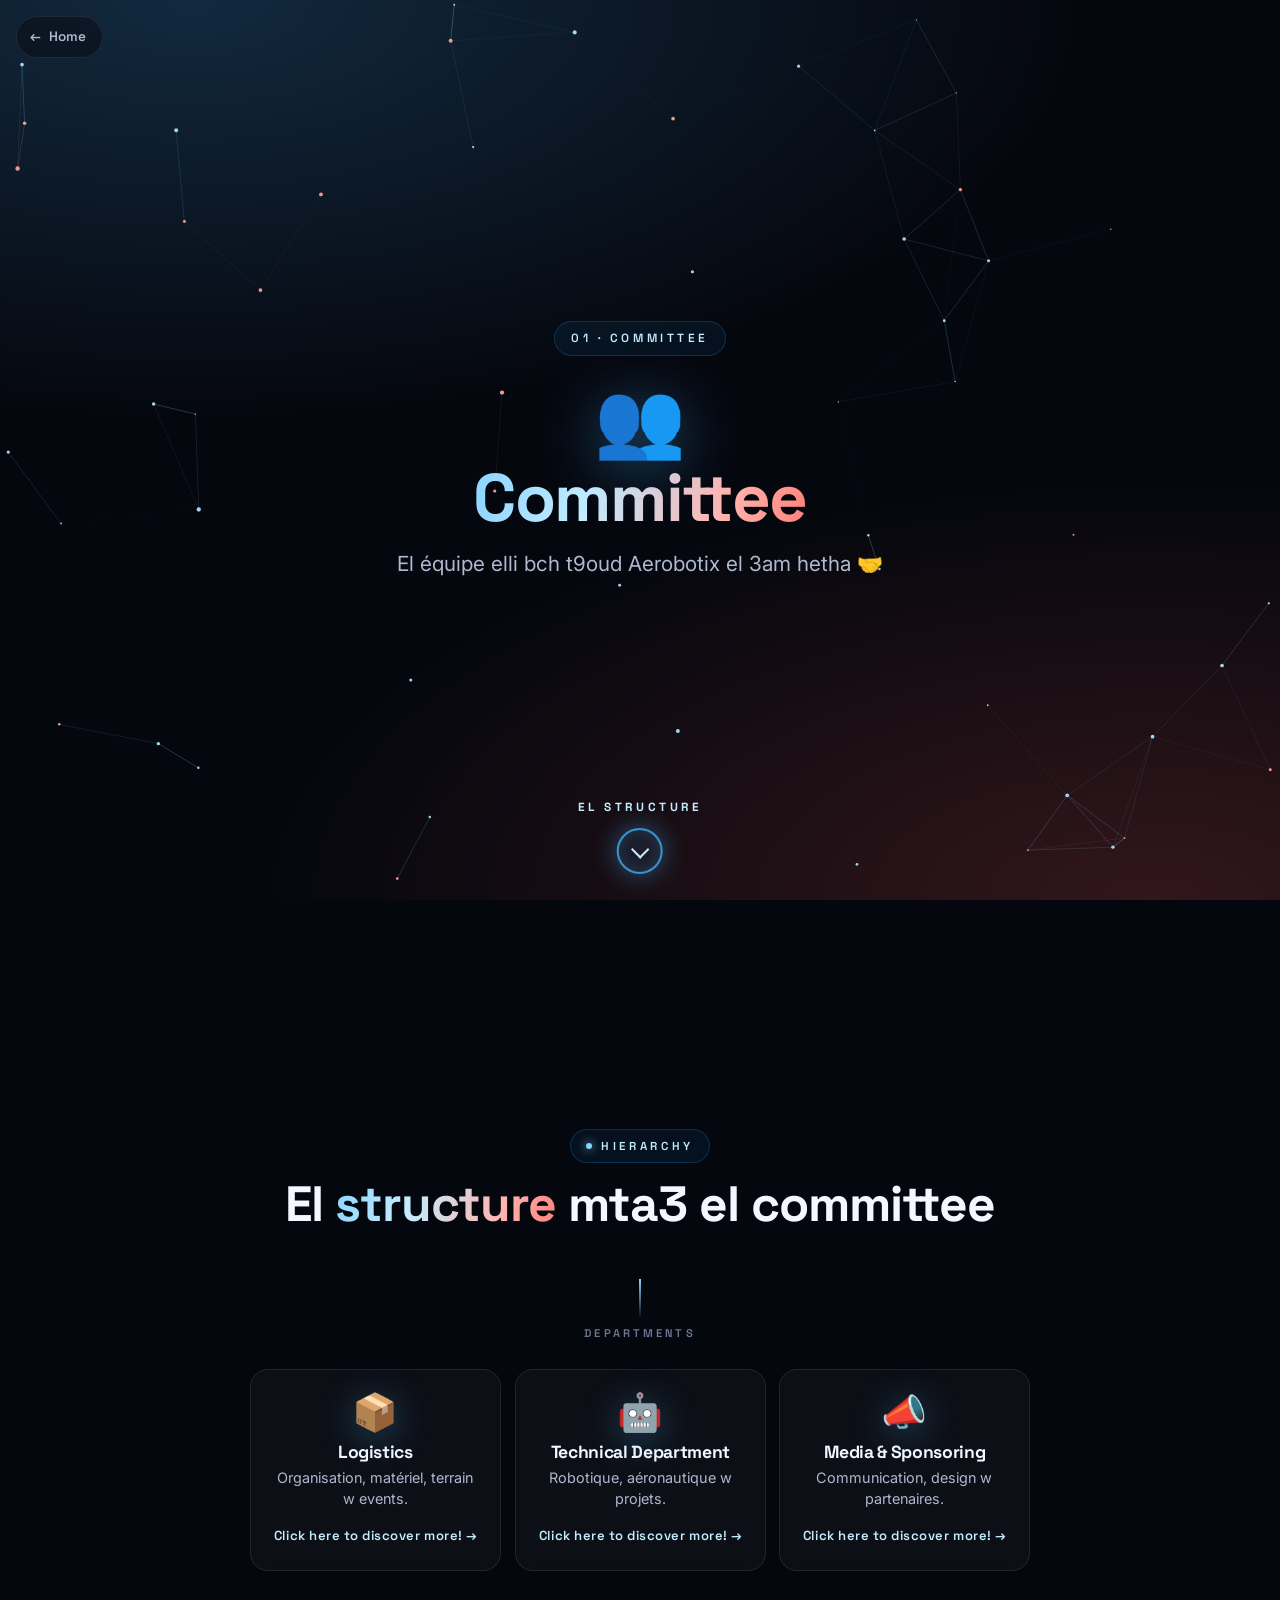
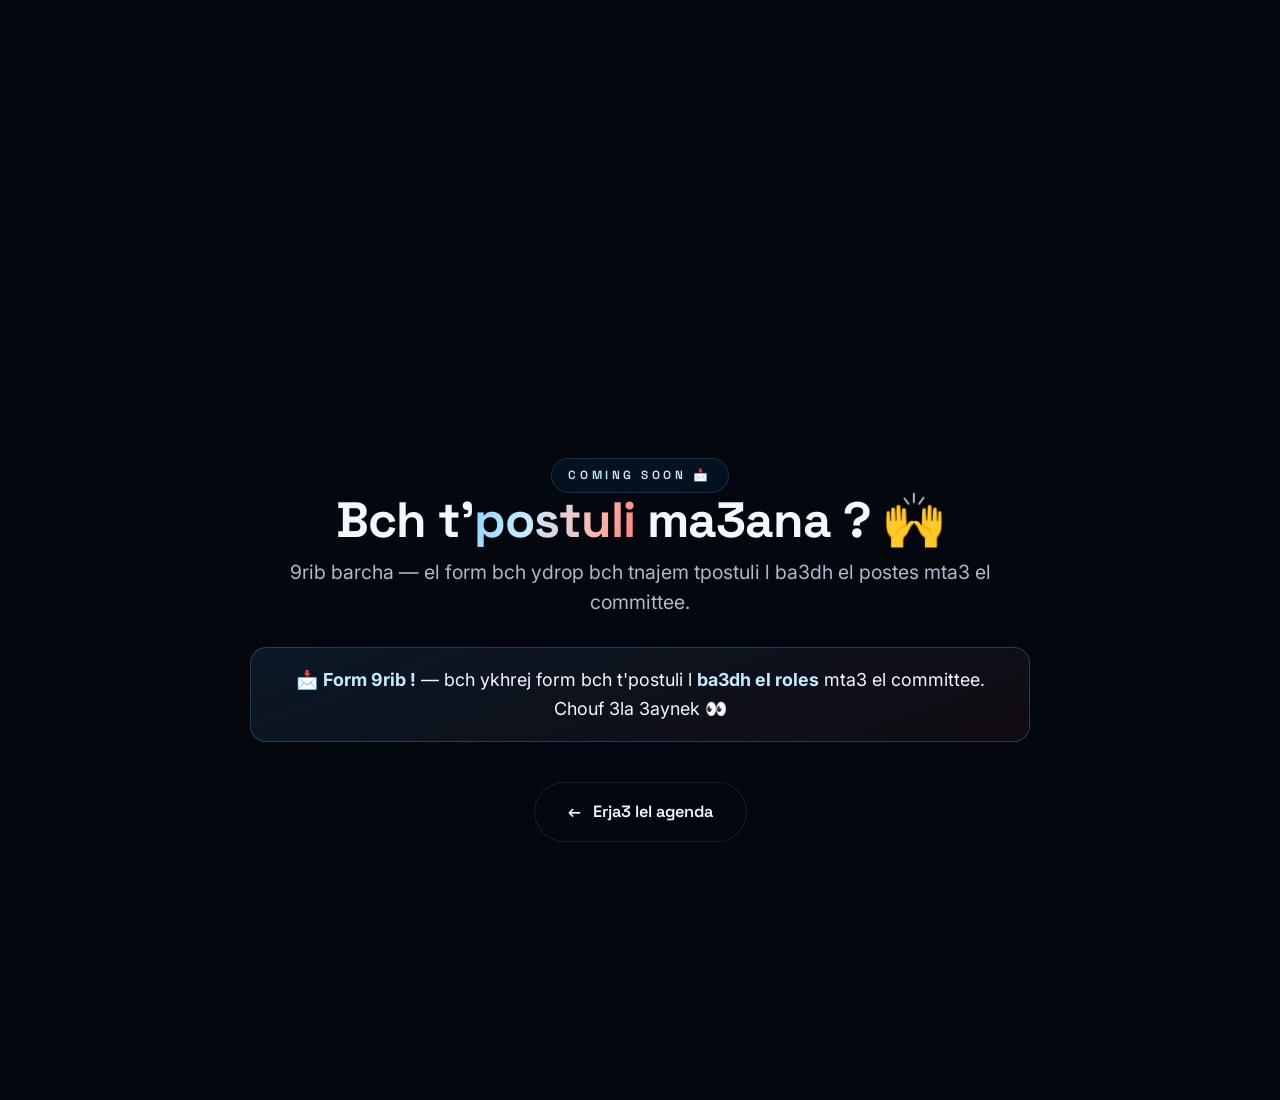
==== commit 0d6132bf: "Committee: replace 'new role' teaser with application-form announcement Co-Authored-By: Claude Opus " ====
--- a/committee.html
+++ b/committee.html
@@ -79,12 +79,12 @@
 <!-- ===== new roles teaser + stay tuned ===== -->
 <section id="teaser">
   <div class="wrap topic-inner">
-    <span class="topic-badge">Coming soon</span>
-    <h2 class="sec-title">Belkin famma <span class="gradient-text">role jdid</span> 👀</h2>
-    <p class="sec-sub">Famma possibilité bch tfet7 blasa jdida fel committee hetha el 3am... walla la — bch tchoufou. 😏</p>
+    <span class="topic-badge">Coming soon 📩</span>
+    <h2 class="sec-title">Bch t'<span class="gradient-text">postuli</span> ma3ana ? 🙌</h2>
+    <p class="sec-sub">9rib barcha — el form bch ydrop bch tnajem tpostuli l ba3dh el postes mta3 el committee.</p>
 
     <div class="stay-tuned" data-reveal style="--d:.1s">
-      📩 <b>Stay tuned</b> — famma form bch ykhrej 9rib.
+      📩 <b>Form 9rib !</b> &mdash; bch ykhrej form bch t'postuli l <b>ba3dh el roles</b> mta3 el committee. Chouf 3la 3aynek 👀
     </div>
 
     <div class="topic-actions" data-reveal style="--d:.18s">
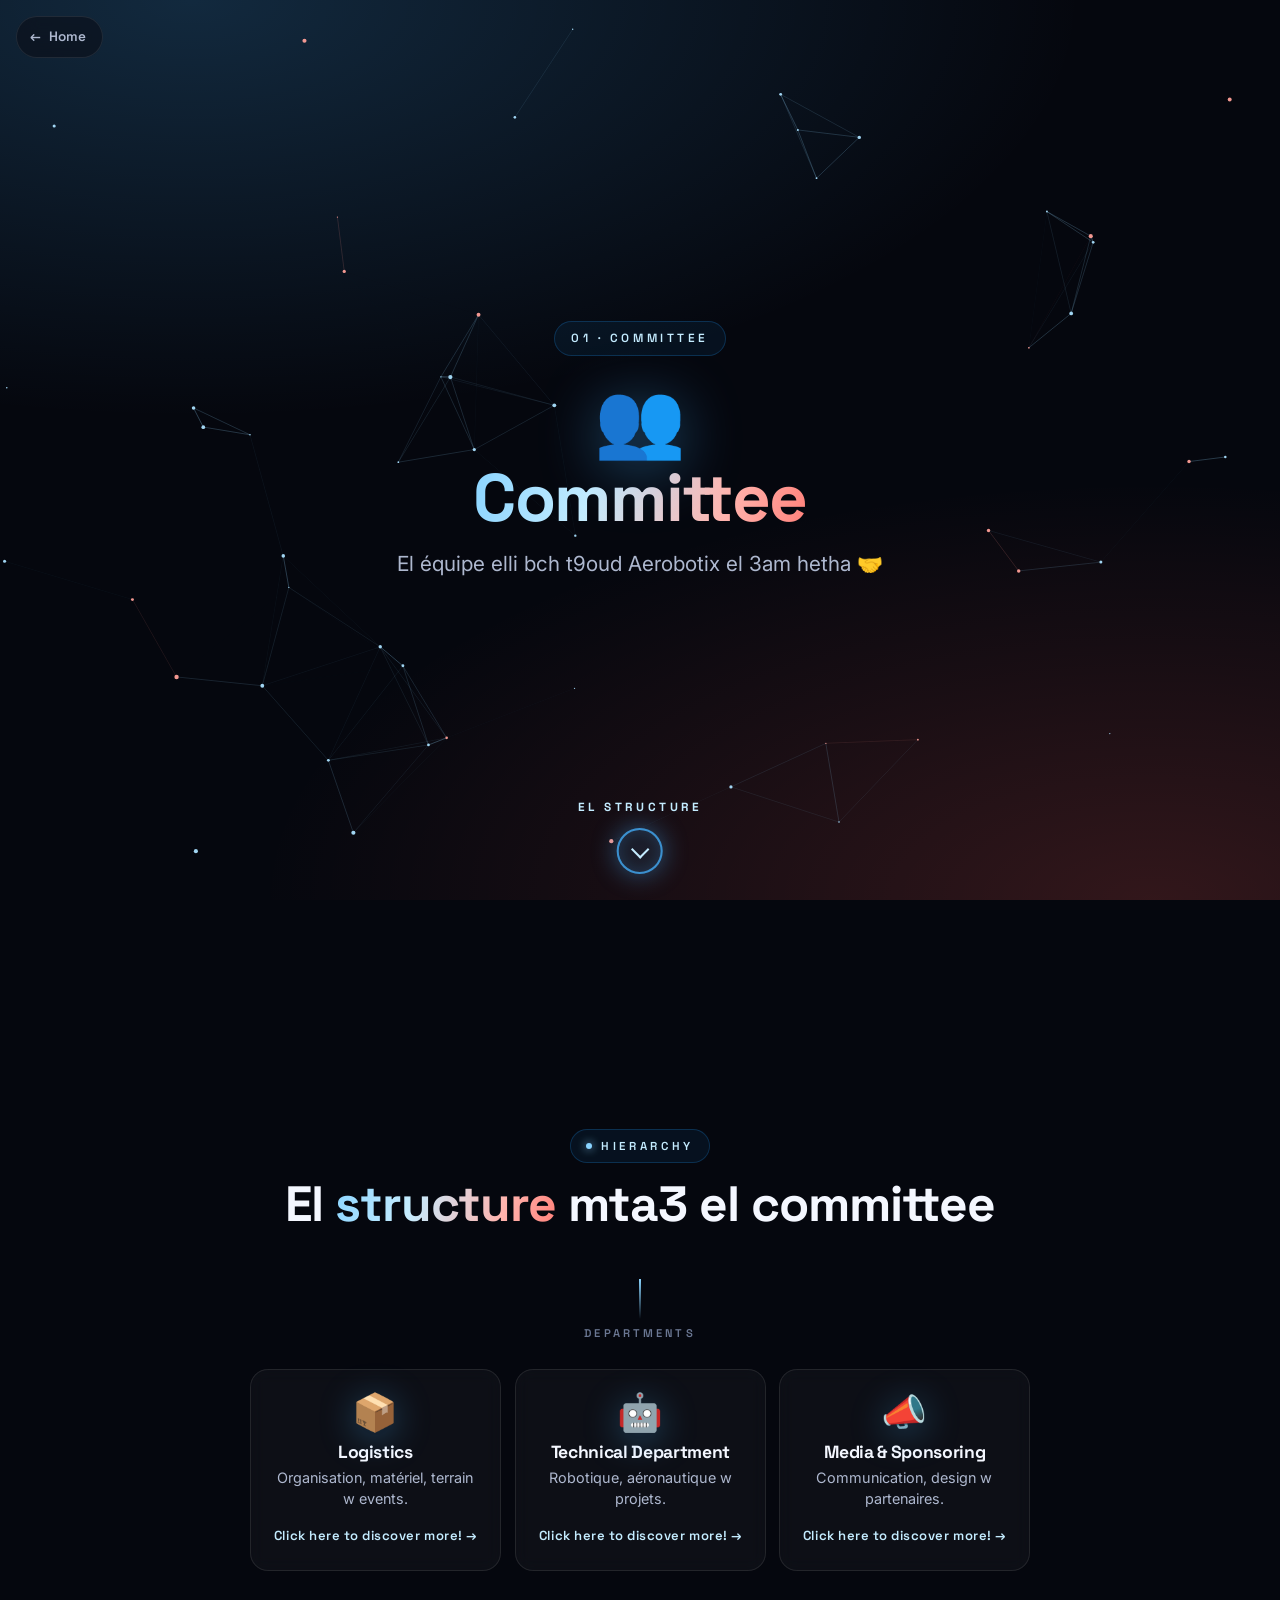
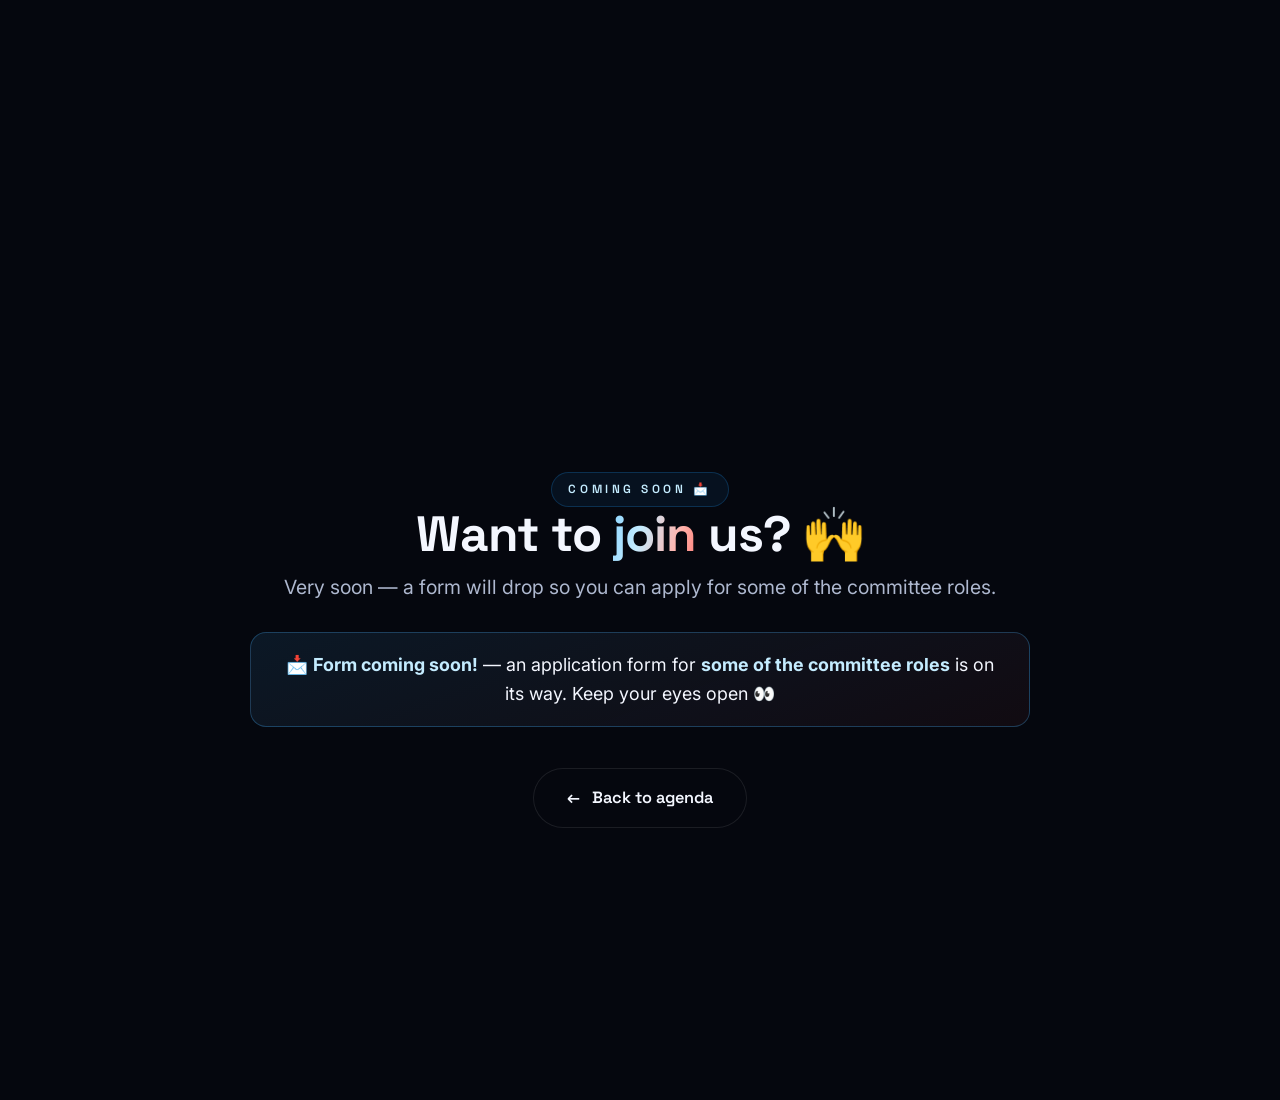
==== commit d18e41c9: "Translate committee application-form teaser to English Co-Authored-By: Claude Opus 4.8 <noreply@anth" ====
--- a/committee.html
+++ b/committee.html
@@ -80,15 +80,15 @@
 <section id="teaser">
   <div class="wrap topic-inner">
     <span class="topic-badge">Coming soon 📩</span>
-    <h2 class="sec-title">Bch t'<span class="gradient-text">postuli</span> ma3ana ? 🙌</h2>
-    <p class="sec-sub">9rib barcha — el form bch ydrop bch tnajem tpostuli l ba3dh el postes mta3 el committee.</p>
+    <h2 class="sec-title">Want to <span class="gradient-text">join</span> us? 🙌</h2>
+    <p class="sec-sub">Very soon — a form will drop so you can apply for some of the committee roles.</p>
 
     <div class="stay-tuned" data-reveal style="--d:.1s">
-      📩 <b>Form 9rib !</b> &mdash; bch ykhrej form bch t'postuli l <b>ba3dh el roles</b> mta3 el committee. Chouf 3la 3aynek 👀
+      📩 <b>Form coming soon!</b> &mdash; an application form for <b>some of the committee roles</b> is on its way. Keep your eyes open 👀
     </div>
 
     <div class="topic-actions" data-reveal style="--d:.18s">
-      <a class="btn btn-ghost" href="index.html#agenda"><span class="bk">←</span> Erja3 lel agenda</a>
+      <a class="btn btn-ghost" href="index.html#agenda"><span class="bk">←</span> Back to agenda</a>
     </div>
   </div>
 </section>
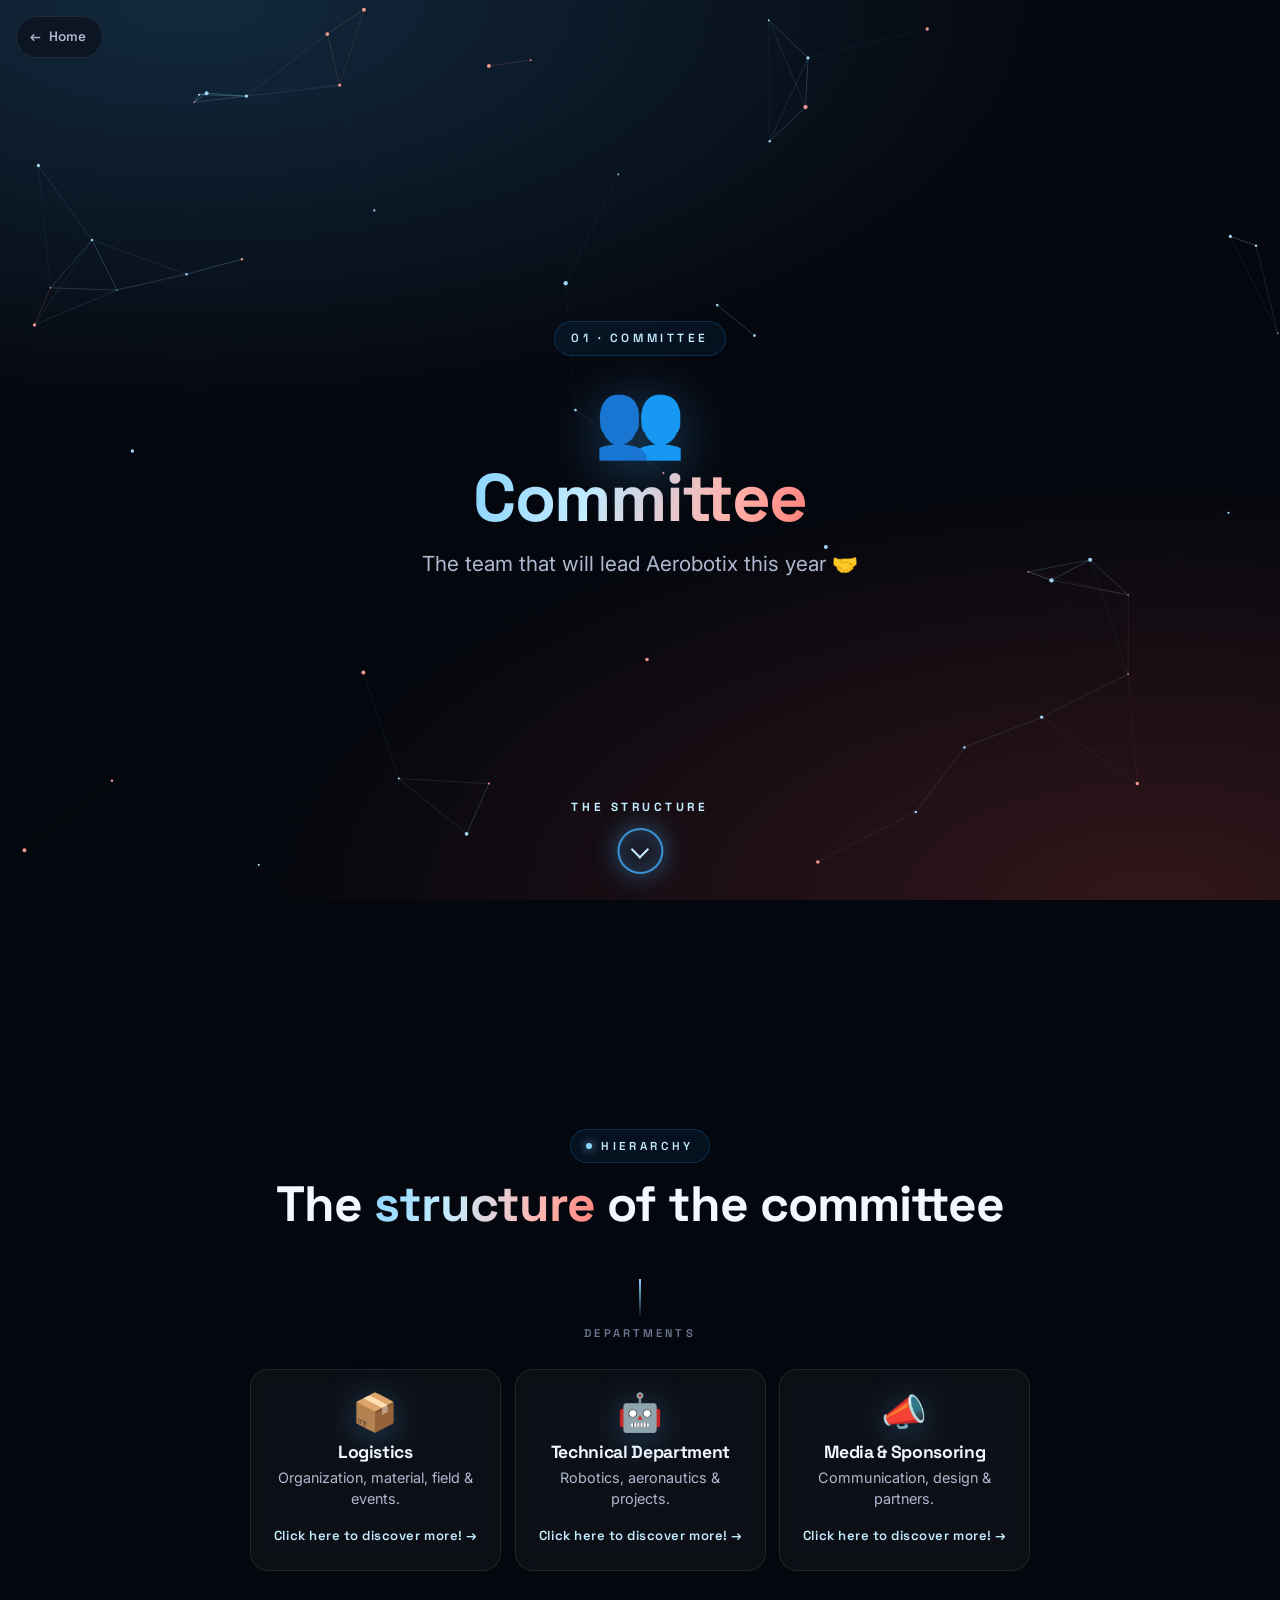
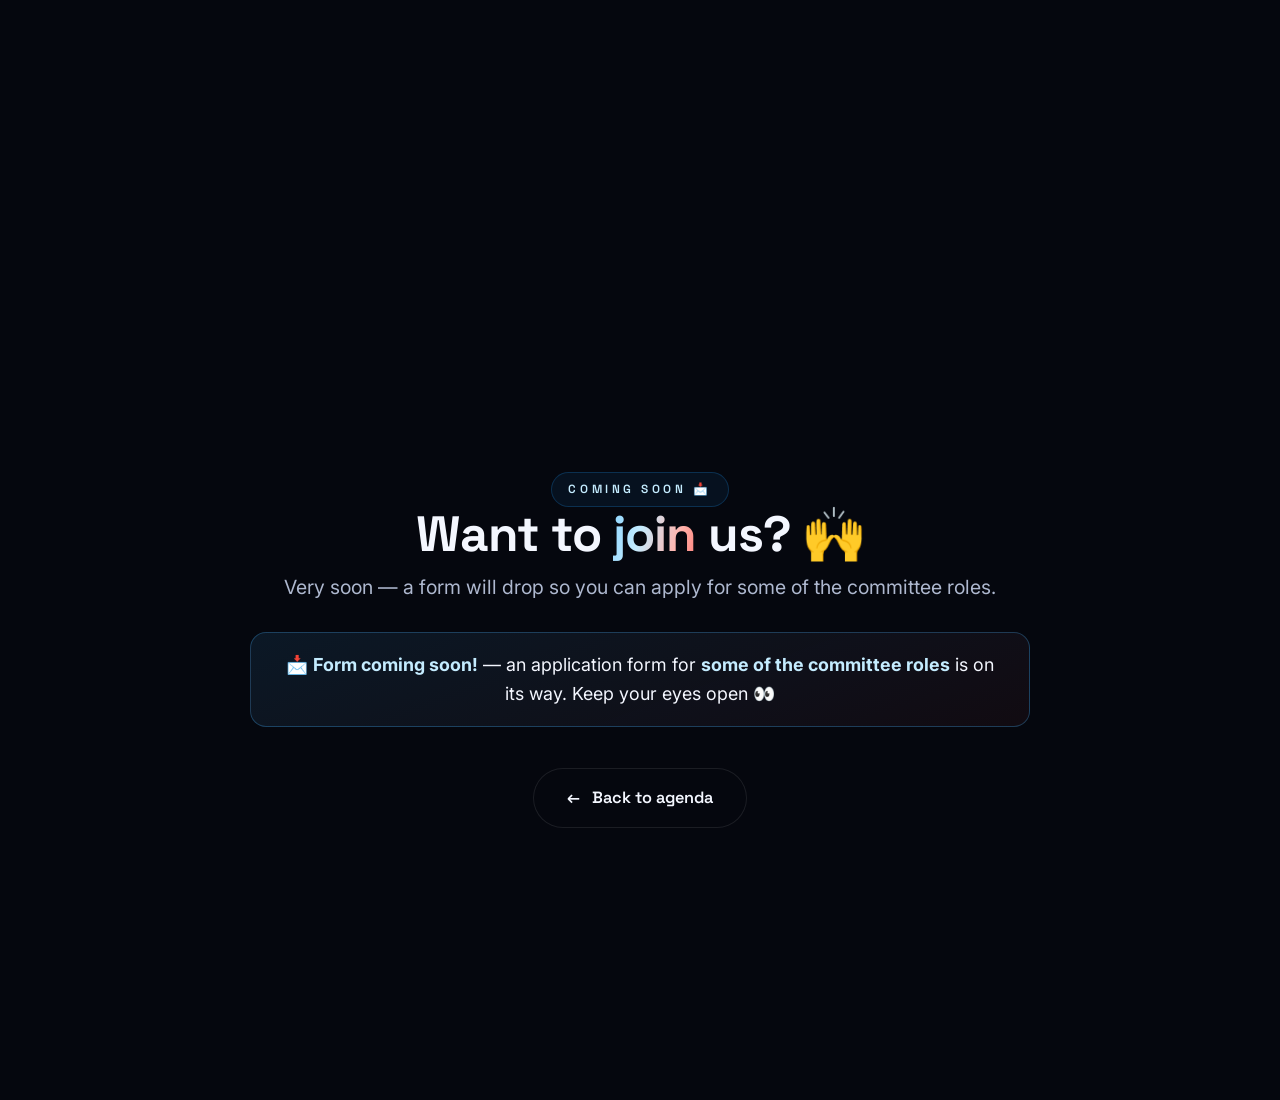
==== commit 210cad60: "Translate site content to English (keep coup gag + parenthetical jokes) Co-Authored-By: Claude Opus " ====
--- a/committee.html
+++ b/committee.html
@@ -24,11 +24,11 @@
     <span class="topic-badge">01 &middot; Committee</span>
     <div class="topic-ico">👥</div>
     <h1 class="topic-title gradient-text">Committee</h1>
-    <p class="topic-sub" data-reveal>El équipe elli bch t9oud Aerobotix el 3am hetha 🤝</p>
+    <p class="topic-sub" data-reveal>The team that will lead Aerobotix this year 🤝</p>
   </div>
 
   <a href="#org" class="scroll-down" aria-label="Scroll down">
-    <span class="label">El structure</span>
+    <span class="label">The structure</span>
     <span class="ring"><span class="chev"></span></span>
   </a>
 </section>
@@ -39,7 +39,7 @@
 
     <div class="sec-head" data-reveal>
       <span class="eyebrow"><span class="dot"></span> Hierarchy</span>
-      <h2 class="sec-title">El <span class="gradient-text">structure</span> mta3 el committee</h2>
+      <h2 class="sec-title">The <span class="gradient-text">structure</span> of the committee</h2>
     </div>
 
     <!-- president node -->
@@ -54,21 +54,21 @@
       <a class="dept-card" href="logistics.html" data-reveal style="--d:.05s">
         <span class="dept-ico">📦</span>
         <h3>Logistics</h3>
-        <p>Organisation, matériel, terrain w events.</p>
+        <p>Organization, material, field &amp; events.</p>
         <span class="dept-more">Click here to discover more! <i>→</i></span>
       </a>
 
       <a class="dept-card" href="technical-department.html" data-reveal style="--d:.12s">
         <span class="dept-ico">🤖</span>
         <h3>Technical Department</h3>
-        <p>Robotique, aéronautique w projets.</p>
+        <p>Robotics, aeronautics &amp; projects.</p>
         <span class="dept-more">Click here to discover more! <i>→</i></span>
       </a>
 
       <a class="dept-card" href="media-sponsoring.html" data-reveal style="--d:.19s">
         <span class="dept-ico">📣</span>
         <h3>Media &amp; Sponsoring</h3>
-        <p>Communication, design w partenaires.</p>
+        <p>Communication, design &amp; partners.</p>
         <span class="dept-more">Click here to discover more! <i>→</i></span>
       </a>
     </div>
